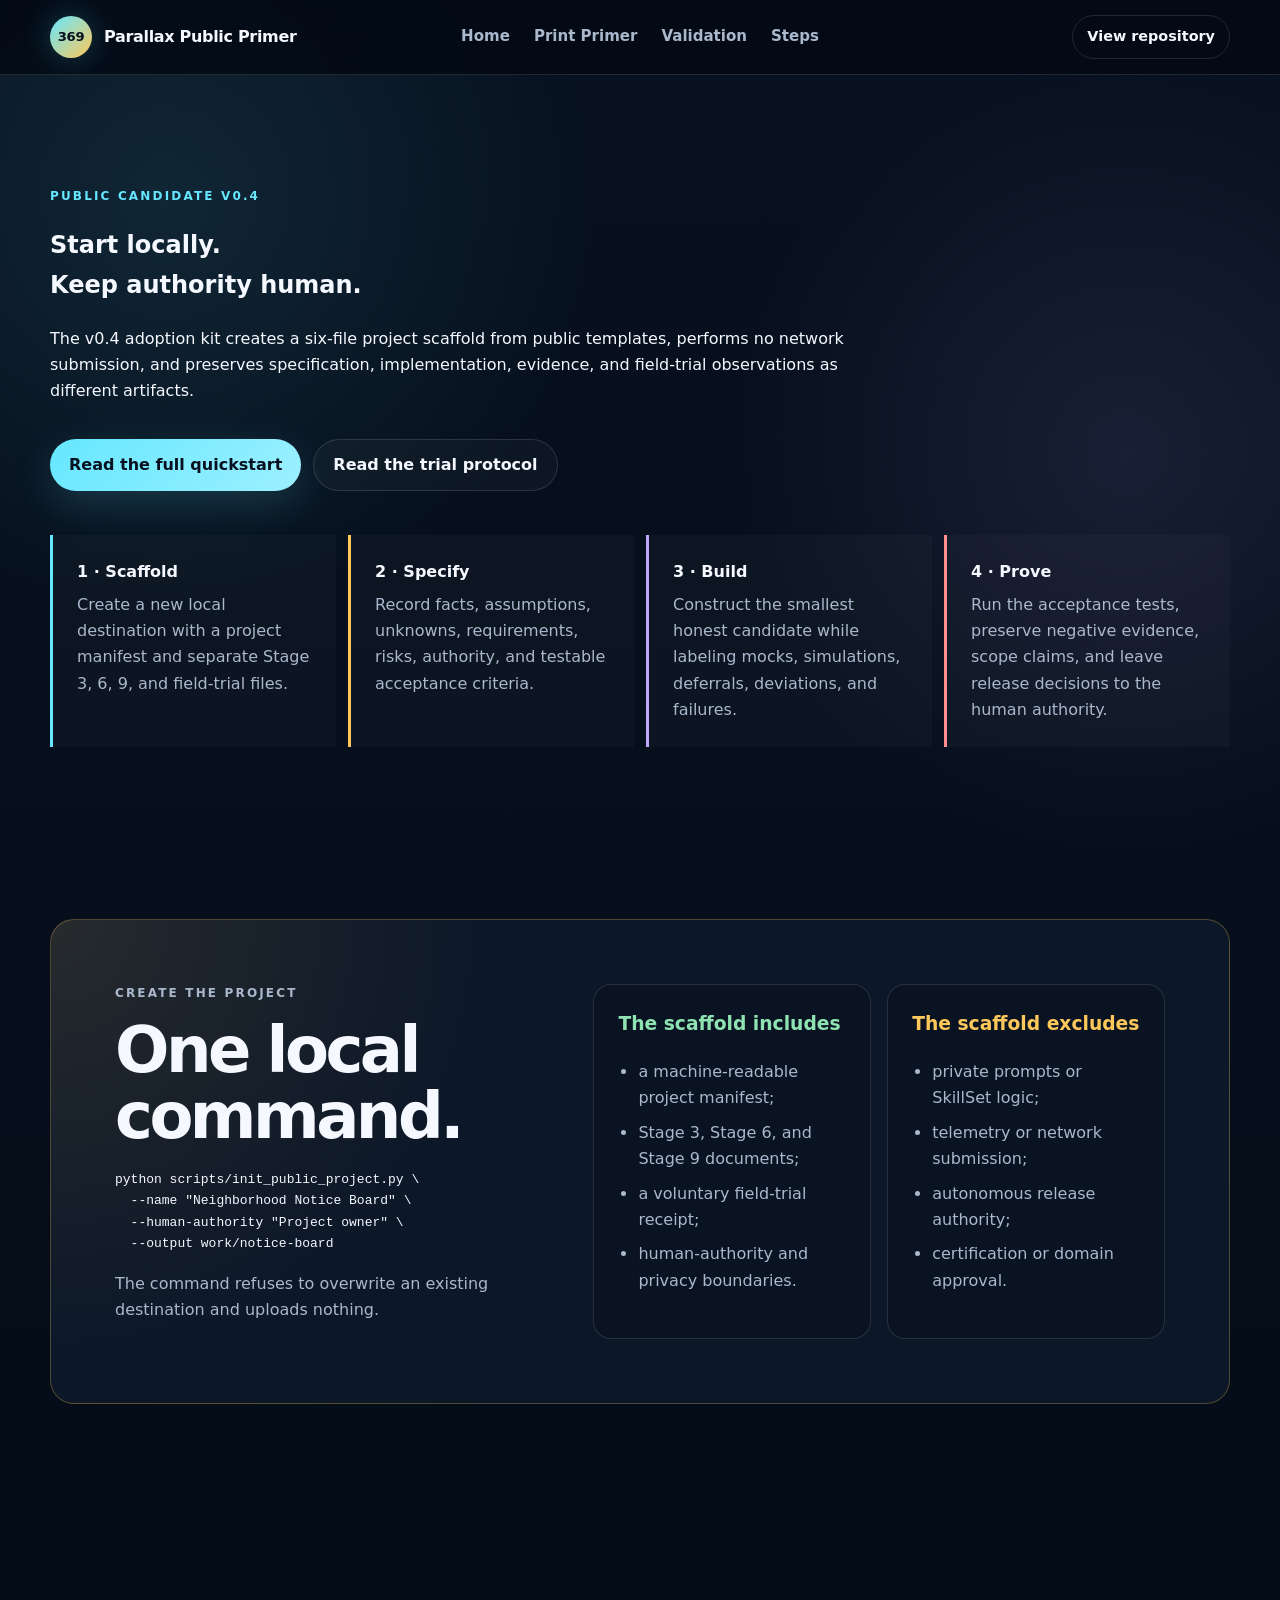
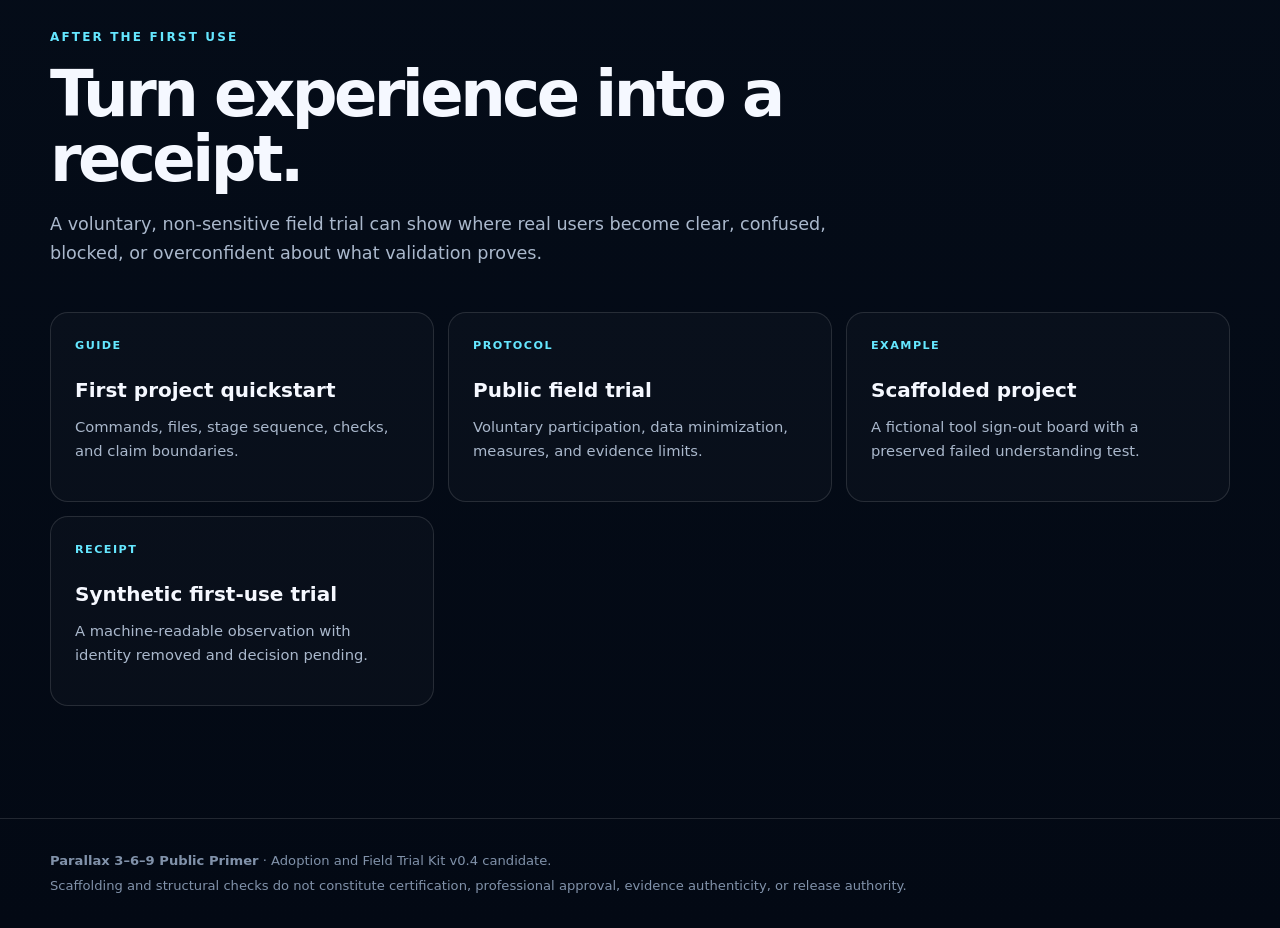
==== docs/quickstart.html @ 48ddf987 "site: add v0.4 quickstart page" ====
<!doctype html>
<html lang="en">
<head>
  <meta charset="utf-8">
  <meta name="viewport" content="width=device-width, initial-scale=1">
  <meta name="description" content="Start a local, non-sensitive project with the Parallax 3–6–9 Public Primer v0.4 adoption kit.">
  <meta name="theme-color" content="#07111f">
  <title>First Project Quickstart · Parallax 3–6–9</title>
  <link rel="stylesheet" href="styles.css">
</head>
<body>
  <a class="skip-link" href="#main">Skip to content</a>

  <header class="site-header">
    <a class="brand" href="index.html" aria-label="Parallax 3–6–9 home">
      <span class="brand-mark" aria-hidden="true">369</span>
      <span>Parallax Public Primer</span>
    </a>
    <nav aria-label="Quickstart navigation">
      <a href="index.html">Home</a>
      <a href="primer.html">Print Primer</a>
      <a href="validation.html">Validation</a>
      <a href="#steps">Steps</a>
    </nav>
    <a class="header-button" href="https://github.com/MichaelWave369/parallax-369-public-primer">View repository</a>
  </header>

  <main id="main">
    <section class="section">
      <div class="section-heading compact">
        <p class="eyebrow">Public Candidate v0.4</p>
        <h1>Start locally.<br>Keep authority human.</h1>
        <p>The v0.4 adoption kit creates a six-file project scaffold from public templates, performs no network submission, and preserves specification, implementation, evidence, and field-trial observations as different artifacts.</p>
        <div class="hero-actions">
          <a class="button primary" href="https://github.com/MichaelWave369/parallax-369-public-primer/blob/main/QUICKSTART.md">Read the full quickstart</a>
          <a class="button secondary" href="https://github.com/MichaelWave369/parallax-369-public-primer/blob/main/FIELD_TRIAL.md">Read the trial protocol</a>
        </div>
      </div>

      <div class="truth-grid" id="steps">
        <article><strong>1 · Scaffold</strong><span>Create a new local destination with a project manifest and separate Stage 3, 6, 9, and field-trial files.</span></article>
        <article><strong>2 · Specify</strong><span>Record facts, assumptions, unknowns, requirements, risks, authority, and testable acceptance criteria.</span></article>
        <article><strong>3 · Build</strong><span>Construct the smallest honest candidate while labeling mocks, simulations, deferrals, deviations, and failures.</span></article>
        <article><strong>4 · Prove</strong><span>Run the acceptance tests, preserve negative evidence, scope claims, and leave release decisions to the human authority.</span></article>
      </div>
    </section>

    <section class="section boundary-section">
      <div class="boundary-card">
        <div>
          <p class="eyebrow">Create the project</p>
          <h2>One local command.</h2>
          <pre><code>python scripts/init_public_project.py \
  --name "Neighborhood Notice Board" \
  --human-authority "Project owner" \
  --output work/notice-board</code></pre>
          <p>The command refuses to overwrite an existing destination and uploads nothing.</p>
        </div>
        <div class="boundary-columns">
          <div class="boundary-list allowed">
            <h3>The scaffold includes</h3>
            <ul>
              <li>a machine-readable project manifest;</li>
              <li>Stage 3, Stage 6, and Stage 9 documents;</li>
              <li>a voluntary field-trial receipt;</li>
              <li>human-authority and privacy boundaries.</li>
            </ul>
          </div>
          <div class="boundary-list protected">
            <h3>The scaffold excludes</h3>
            <ul>
              <li>private prompts or SkillSet logic;</li>
              <li>telemetry or network submission;</li>
              <li>autonomous release authority;</li>
              <li>certification or domain approval.</li>
            </ul>
          </div>
        </div>
      </div>
    </section>

    <section class="section resources-section">
      <div class="section-heading compact">
        <p class="eyebrow">After the first use</p>
        <h2>Turn experience into a receipt.</h2>
        <p>A voluntary, non-sensitive field trial can show where real users become clear, confused, blocked, or overconfident about what validation proves.</p>
      </div>
      <div class="resource-grid">
        <a href="https://github.com/MichaelWave369/parallax-369-public-primer/blob/main/QUICKSTART.md">
          <span>Guide</span><strong>First project quickstart</strong><small>Commands, files, stage sequence, checks, and claim boundaries.</small>
        </a>
        <a href="https://github.com/MichaelWave369/parallax-369-public-primer/blob/main/FIELD_TRIAL.md">
          <span>Protocol</span><strong>Public field trial</strong><small>Voluntary participation, data minimization, measures, and evidence limits.</small>
        </a>
        <a href="https://github.com/MichaelWave369/parallax-369-public-primer/tree/main/examples/scaffolded-project">
          <span>Example</span><strong>Scaffolded project</strong><small>A fictional tool sign-out board with a preserved failed understanding test.</small>
        </a>
        <a href="https://github.com/MichaelWave369/parallax-369-public-primer/tree/main/examples/field-trials">
          <span>Receipt</span><strong>Synthetic first-use trial</strong><small>A machine-readable observation with identity removed and decision pending.</small>
        </a>
      </div>
    </section>
  </main>

  <footer>
    <p><strong>Parallax 3–6–9 Public Primer</strong> · Adoption and Field Trial Kit v0.4 candidate.</p>
    <p>Scaffolding and structural checks do not constitute certification, professional approval, evidence authenticity, or release authority.</p>
  </footer>
</body>
</html>
---- docs/styles.css ----
:root {
  --bg: #07111f;
  --bg-deep: #030914;
  --panel: rgba(15, 31, 52, 0.74);
  --panel-solid: #0d1b2e;
  --text: #f5f8ff;
  --muted: #aab8cc;
  --line: rgba(255, 255, 255, 0.12);
  --cyan: #65e7ff;
  --gold: #ffc85a;
  --violet: #bda7ff;
  --danger: #ff8f8f;
  --success: #8fe3b2;
  --shadow: 0 24px 70px rgba(0, 0, 0, 0.34);
  --radius: 24px;
  --max: 1180px;
}

* { box-sizing: border-box; }
html { scroll-behavior: smooth; }
body {
  margin: 0;
  color: var(--text);
  background:
    radial-gradient(circle at 13% 8%, rgba(101, 231, 255, 0.10), transparent 27rem),
    radial-gradient(circle at 88% 18%, rgba(189, 167, 255, 0.10), transparent 25rem),
    linear-gradient(180deg, var(--bg) 0%, var(--bg-deep) 100%);
  font-family: Inter, ui-sans-serif, system-ui, -apple-system, BlinkMacSystemFont, "Segoe UI", sans-serif;
  line-height: 1.65;
  min-height: 100vh;
}

a { color: inherit; }
button, a { -webkit-tap-highlight-color: transparent; }

.skip-link {
  position: fixed;
  top: 12px;
  left: 12px;
  transform: translateY(-160%);
  z-index: 100;
  padding: 10px 14px;
  color: #07111f;
  background: var(--cyan);
  border-radius: 8px;
  font-weight: 800;
}
.skip-link:focus { transform: translateY(0); }

.site-header {
  position: sticky;
  top: 0;
  z-index: 30;
  display: grid;
  grid-template-columns: 1fr auto 1fr;
  align-items: center;
  gap: 24px;
  width: 100%;
  padding: 15px max(22px, calc((100vw - var(--max)) / 2));
  background: rgba(3, 9, 20, 0.82);
  border-bottom: 1px solid var(--line);
  backdrop-filter: blur(18px);
}
.brand {
  display: inline-flex;
  align-items: center;
  gap: 12px;
  width: max-content;
  text-decoration: none;
  font-weight: 800;
  letter-spacing: -0.02em;
}
.brand-mark {
  display: grid;
  place-items: center;
  width: 42px;
  height: 42px;
  color: #07111f;
  background: linear-gradient(135deg, var(--cyan), var(--gold));
  border-radius: 50%;
  font-size: 0.82rem;
  box-shadow: 0 0 30px rgba(101, 231, 255, 0.24);
}
.site-header nav { display: flex; gap: 24px; }
.site-header nav a {
  color: var(--muted);
  text-decoration: none;
  font-size: 0.94rem;
  font-weight: 700;
}
.site-header nav a:hover, .site-header nav a:focus-visible { color: var(--text); }
.header-button {
  justify-self: end;
  padding: 9px 14px;
  border: 1px solid var(--line);
  border-radius: 999px;
  text-decoration: none;
  font-size: 0.9rem;
  font-weight: 800;
}
.header-button:hover, .header-button:focus-visible { border-color: var(--cyan); }

.hero {
  display: grid;
  grid-template-columns: 1.1fr 0.9fr;
  align-items: center;
  gap: 52px;
  width: min(var(--max), calc(100% - 44px));
  min-height: 760px;
  margin: 0 auto;
  padding: 80px 0 92px;
}
.eyebrow {
  margin: 0 0 14px;
  color: var(--cyan);
  text-transform: uppercase;
  letter-spacing: 0.18em;
  font-size: 0.75rem;
  font-weight: 900;
}
.hero h1 {
  max-width: 760px;
  margin: 0;
  font-size: clamp(3.25rem, 7vw, 6.7rem);
  line-height: 0.94;
  letter-spacing: -0.07em;
}
.hero h1 span {
  color: transparent;
  background: linear-gradient(90deg, var(--cyan), var(--gold));
  -webkit-background-clip: text;
  background-clip: text;
}
.hero-intro {
  max-width: 690px;
  margin: 30px 0 0;
  color: var(--muted);
  font-size: clamp(1.05rem, 2vw, 1.28rem);
}
.hero-actions { display: flex; flex-wrap: wrap; gap: 12px; margin-top: 34px; }
.hero-actions.centered { justify-content: center; }
.button {
  display: inline-flex;
  align-items: center;
  justify-content: center;
  min-height: 48px;
  padding: 12px 19px;
  border-radius: 999px;
  text-decoration: none;
  font-weight: 850;
  transition: transform 160ms ease, border-color 160ms ease, box-shadow 160ms ease;
}
.button:hover, .button:focus-visible { transform: translateY(-2px); }
.button.primary {
  color: #07111f;
  background: linear-gradient(135deg, var(--cyan), #9df0ff);
  box-shadow: 0 14px 40px rgba(101, 231, 255, 0.16);
}
.button.secondary { border: 1px solid var(--line); background: rgba(255,255,255,0.03); }
.button.secondary:hover, .button.secondary:focus-visible { border-color: var(--gold); }
.scope-note { margin: 22px 0 0; color: #8192aa; font-size: 0.86rem; }

.hero-visual {
  position: relative;
  width: min(500px, 100%);
  aspect-ratio: 1;
  margin-inline: auto;
}
.orbit {
  position: absolute;
  inset: 9%;
  border: 1px solid rgba(101, 231, 255, 0.24);
  border-radius: 50%;
  animation: rotate 28s linear infinite;
}
.orbit::before, .orbit::after {
  content: "";
  position: absolute;
  width: 9px;
  height: 9px;
  background: var(--cyan);
  border-radius: 50%;
  box-shadow: 0 0 24px var(--cyan);
}
.orbit::before { top: 11%; left: 12%; }
.orbit::after { right: 7%; bottom: 21%; background: var(--gold); box-shadow: 0 0 24px var(--gold); }
.orbit-two { inset: 24%; border-color: rgba(255, 200, 90, 0.25); animation-direction: reverse; animation-duration: 19s; }
@keyframes rotate { to { transform: rotate(360deg); } }
.center-seal {
  position: absolute;
  inset: 34%;
  display: flex;
  flex-direction: column;
  align-items: center;
  justify-content: center;
  text-align: center;
  border: 1px solid rgba(255,255,255,0.16);
  border-radius: 50%;
  background: radial-gradient(circle, rgba(25,52,80,0.96), rgba(7,17,31,0.92));
  box-shadow: var(--shadow), inset 0 0 40px rgba(101, 231, 255, 0.08);
}
.center-seal strong { font-size: clamp(0.92rem, 2vw, 1.16rem); }
.center-seal span { color: var(--muted); font-size: 0.7rem; text-transform: uppercase; letter-spacing: 0.12em; }
.stage-node {
  position: absolute;
  display: flex;
  flex-direction: column;
  align-items: center;
  justify-content: center;
  width: 104px;
  height: 104px;
  border: 1px solid var(--line);
  border-radius: 50%;
  background: rgba(13, 27, 46, 0.94);
  box-shadow: var(--shadow);
}
.stage-node strong { font-size: 2.2rem; line-height: 1; }
.stage-node span { color: var(--muted); font-size: 0.78rem; font-weight: 800; text-transform: uppercase; letter-spacing: 0.11em; }
.node-three { top: 1%; left: 39%; color: var(--cyan); }
.node-six { right: 0; bottom: 14%; color: var(--gold); }
.node-nine { left: 0; bottom: 14%; color: var(--violet); }

.rule-band {
  display: grid;
  grid-template-columns: repeat(3, 1fr);
  border-block: 1px solid var(--line);
  background: rgba(255,255,255,0.025);
}
.rule-band p {
  margin: 0;
  padding: 24px;
  text-align: center;
  font-weight: 800;
}
.rule-band p + p { border-left: 1px solid var(--line); }

.section {
  width: min(var(--max), calc(100% - 44px));
  margin: 0 auto;
  padding: 112px 0;
}
.section-heading { max-width: 760px; margin-bottom: 44px; }
.section-heading.compact { max-width: 820px; }
.section h2 {
  margin: 0;
  font-size: clamp(2.25rem, 5vw, 4.7rem);
  line-height: 1.02;
  letter-spacing: -0.055em;
}
.section-heading > p:last-child { color: var(--muted); font-size: 1.1rem; }

.stage-tabs {
  display: grid;
  grid-template-columns: repeat(3, 1fr);
  gap: 12px;
  margin-bottom: 16px;
}
.stage-tab {
  display: flex;
  align-items: center;
  gap: 16px;
  min-height: 104px;
  padding: 18px;
  color: var(--muted);
  text-align: left;
  border: 1px solid var(--line);
  border-radius: 18px;
  background: rgba(255,255,255,0.02);
  cursor: pointer;
}
.stage-tab:hover, .stage-tab:focus-visible { border-color: rgba(101,231,255,0.55); }
.stage-tab.active { color: var(--text); border-color: var(--cyan); background: rgba(101,231,255,0.07); }
.tab-number {
  display: grid;
  place-items: center;
  flex: 0 0 auto;
  width: 52px;
  height: 52px;
  color: #07111f;
  background: var(--cyan);
  border-radius: 50%;
  font-size: 1.4rem;
  font-weight: 950;
}
.stage-tab:nth-child(2) .tab-number { background: var(--gold); }
.stage-tab:nth-child(3) .tab-number { background: var(--violet); }
.stage-tab strong, .stage-tab small { display: block; }
.stage-tab strong { font-size: 1.05rem; }
.stage-tab small { margin-top: 3px; color: inherit; }
.stage-panels { min-height: 430px; }
.stage-panel {
  display: grid;
  grid-template-columns: 1.3fr 0.9fr;
  gap: 44px;
  padding: clamp(28px, 5vw, 58px);
  border: 1px solid var(--line);
  border-radius: var(--radius);
  background: linear-gradient(135deg, rgba(18,39,64,0.86), rgba(8,18,32,0.92));
  box-shadow: var(--shadow);
}
.stage-panel[hidden] { display: none; }
.panel-question { color: var(--cyan); font-weight: 800; }
.stage-panel h3 { margin: 8px 0 12px; font-size: clamp(1.7rem, 3vw, 2.7rem); line-height: 1.08; }
.stage-panel p { color: var(--muted); }
.receipt-list { margin: 0; padding: 0; list-style: none; }
.receipt-list li { position: relative; padding: 12px 0 12px 30px; border-bottom: 1px solid var(--line); }
.receipt-list li::before { content: "✓"; position: absolute; left: 0; color: var(--success); font-weight: 900; }
.text-link { align-self: end; color: var(--cyan); font-weight: 850; text-decoration: none; }
.text-link:hover, .text-link:focus-visible { text-decoration: underline; }

.boundary-section { padding-top: 60px; }
.boundary-card {
  display: grid;
  grid-template-columns: 0.85fr 1.15fr;
  gap: 56px;
  padding: clamp(28px, 5vw, 64px);
  border: 1px solid rgba(255,200,90,0.27);
  border-radius: var(--radius);
  background:
    radial-gradient(circle at 0 0, rgba(255,200,90,0.11), transparent 35%),
    rgba(14, 26, 43, 0.88);
}
.boundary-card h2 { margin-bottom: 20px; }
.boundary-card > div > p { color: var(--muted); }
.boundary-columns { display: grid; grid-template-columns: 1fr 1fr; gap: 16px; }
.boundary-list { padding: 24px; border: 1px solid var(--line); border-radius: 18px; background: rgba(0,0,0,0.14); }
.boundary-list h3 { margin-top: 0; }
.boundary-list ul { margin: 0; padding-left: 20px; color: var(--muted); }
.boundary-list li { margin: 8px 0; }
.boundary-list.allowed h3 { color: var(--success); }
.boundary-list.protected h3 { color: var(--gold); }

.example-flow {
  display: grid;
  grid-template-columns: 1fr auto 1fr auto 1fr;
  align-items: stretch;
  gap: 16px;
  margin: 40px 0 30px;
}
.example-flow article {
  padding: 28px;
  border: 1px solid var(--line);
  border-radius: 20px;
  background: var(--panel);
}
.example-flow article.failure-card { border-color: rgba(255,143,143,0.42); }
.example-flow h3 { margin: 12px 0 8px; font-size: 1.45rem; }
.example-flow p { color: var(--muted); }
.mini-number { color: var(--cyan); font-size: 2rem; font-weight: 950; }
.example-flow article:nth-of-type(2) .mini-number { color: var(--gold); }
.example-flow article:nth-of-type(3) .mini-number { color: var(--violet); }
.flow-arrow { align-self: center; color: #52627a; font-size: 1.7rem; }

.anti-laundering { border-block: 1px solid var(--line); }
.truth-grid { display: grid; grid-template-columns: repeat(4, 1fr); gap: 12px; }
.truth-grid article { padding: 24px; border-left: 3px solid var(--cyan); background: rgba(255,255,255,0.025); }
.truth-grid article:nth-child(2) { border-color: var(--gold); }
.truth-grid article:nth-child(3) { border-color: var(--violet); }
.truth-grid article:nth-child(4) { border-color: var(--danger); }
.truth-grid strong, .truth-grid span { display: block; }
.truth-grid span { margin-top: 6px; color: var(--muted); }

.resource-grid { display: grid; grid-template-columns: repeat(3, 1fr); gap: 14px; }
.resource-grid a {
  min-height: 190px;
  padding: 24px;
  border: 1px solid var(--line);
  border-radius: 18px;
  background: rgba(255,255,255,0.025);
  text-decoration: none;
  transition: transform 160ms ease, border-color 160ms ease, background 160ms ease;
}
.resource-grid a:hover, .resource-grid a:focus-visible { transform: translateY(-3px); border-color: var(--cyan); background: rgba(101,231,255,0.045); }
.resource-grid span, .resource-grid strong, .resource-grid small { display: block; }
.resource-grid span { color: var(--cyan); text-transform: uppercase; letter-spacing: 0.13em; font-size: 0.7rem; font-weight: 900; }
.resource-grid strong { margin-top: 18px; font-size: 1.25rem; }
.resource-grid small { margin-top: 8px; color: var(--muted); font-size: 0.92rem; }

.closing-section { width: min(900px, calc(100% - 44px)); margin: 0 auto; padding: 120px 0 140px; text-align: center; }
.closing-section blockquote { margin: 22px 0; font-size: clamp(2rem, 5vw, 4.4rem); line-height: 1.1; letter-spacing: -0.05em; font-weight: 850; }
footer { padding: 28px max(22px, calc((100vw - var(--max)) / 2)); color: #8192aa; border-top: 1px solid var(--line); font-size: 0.82rem; }
footer p { margin: 3px 0; }

:focus-visible { outline: 3px solid var(--gold); outline-offset: 3px; }

@media (max-width: 980px) {
  .site-header { grid-template-columns: 1fr auto; }
  .site-header nav { display: none; }
  .hero { grid-template-columns: 1fr; padding-top: 70px; }
  .hero-visual { width: min(440px, 100%); }
  .boundary-card { grid-template-columns: 1fr; }
  .truth-grid { grid-template-columns: 1fr 1fr; }
  .resource-grid { grid-template-columns: 1fr 1fr; }
}

@media (max-width: 720px) {
  .site-header { padding: 11px 18px; }
  .brand span:last-child { display: none; }
  .header-button { font-size: 0.78rem; }
  .hero { width: min(100% - 30px, var(--max)); min-height: auto; padding: 70px 0; }
  .hero h1 { font-size: clamp(3.2rem, 16vw, 5rem); }
  .hero-visual { margin-top: 18px; }
  .stage-node { width: 82px; height: 82px; }
  .stage-node strong { font-size: 1.75rem; }
  .stage-node span { font-size: 0.62rem; }
  .rule-band { grid-template-columns: 1fr; }
  .rule-band p + p { border-left: 0; border-top: 1px solid var(--line); }
  .section { width: min(100% - 30px, var(--max)); padding: 80px 0; }
  .stage-tabs { grid-template-columns: 1fr; }
  .stage-tab { min-height: 84px; }
  .stage-panel { grid-template-columns: 1fr; gap: 24px; }
  .boundary-columns { grid-template-columns: 1fr; }
  .example-flow { grid-template-columns: 1fr; }
  .flow-arrow { transform: rotate(90deg); justify-self: center; }
  .truth-grid, .resource-grid { grid-template-columns: 1fr; }
  .closing-section { padding: 90px 0 110px; }
}

@media (prefers-reduced-motion: reduce) {
  html { scroll-behavior: auto; }
  *, *::before, *::after { animation-duration: 0.001ms !important; animation-iteration-count: 1 !important; transition-duration: 0.001ms !important; }
}
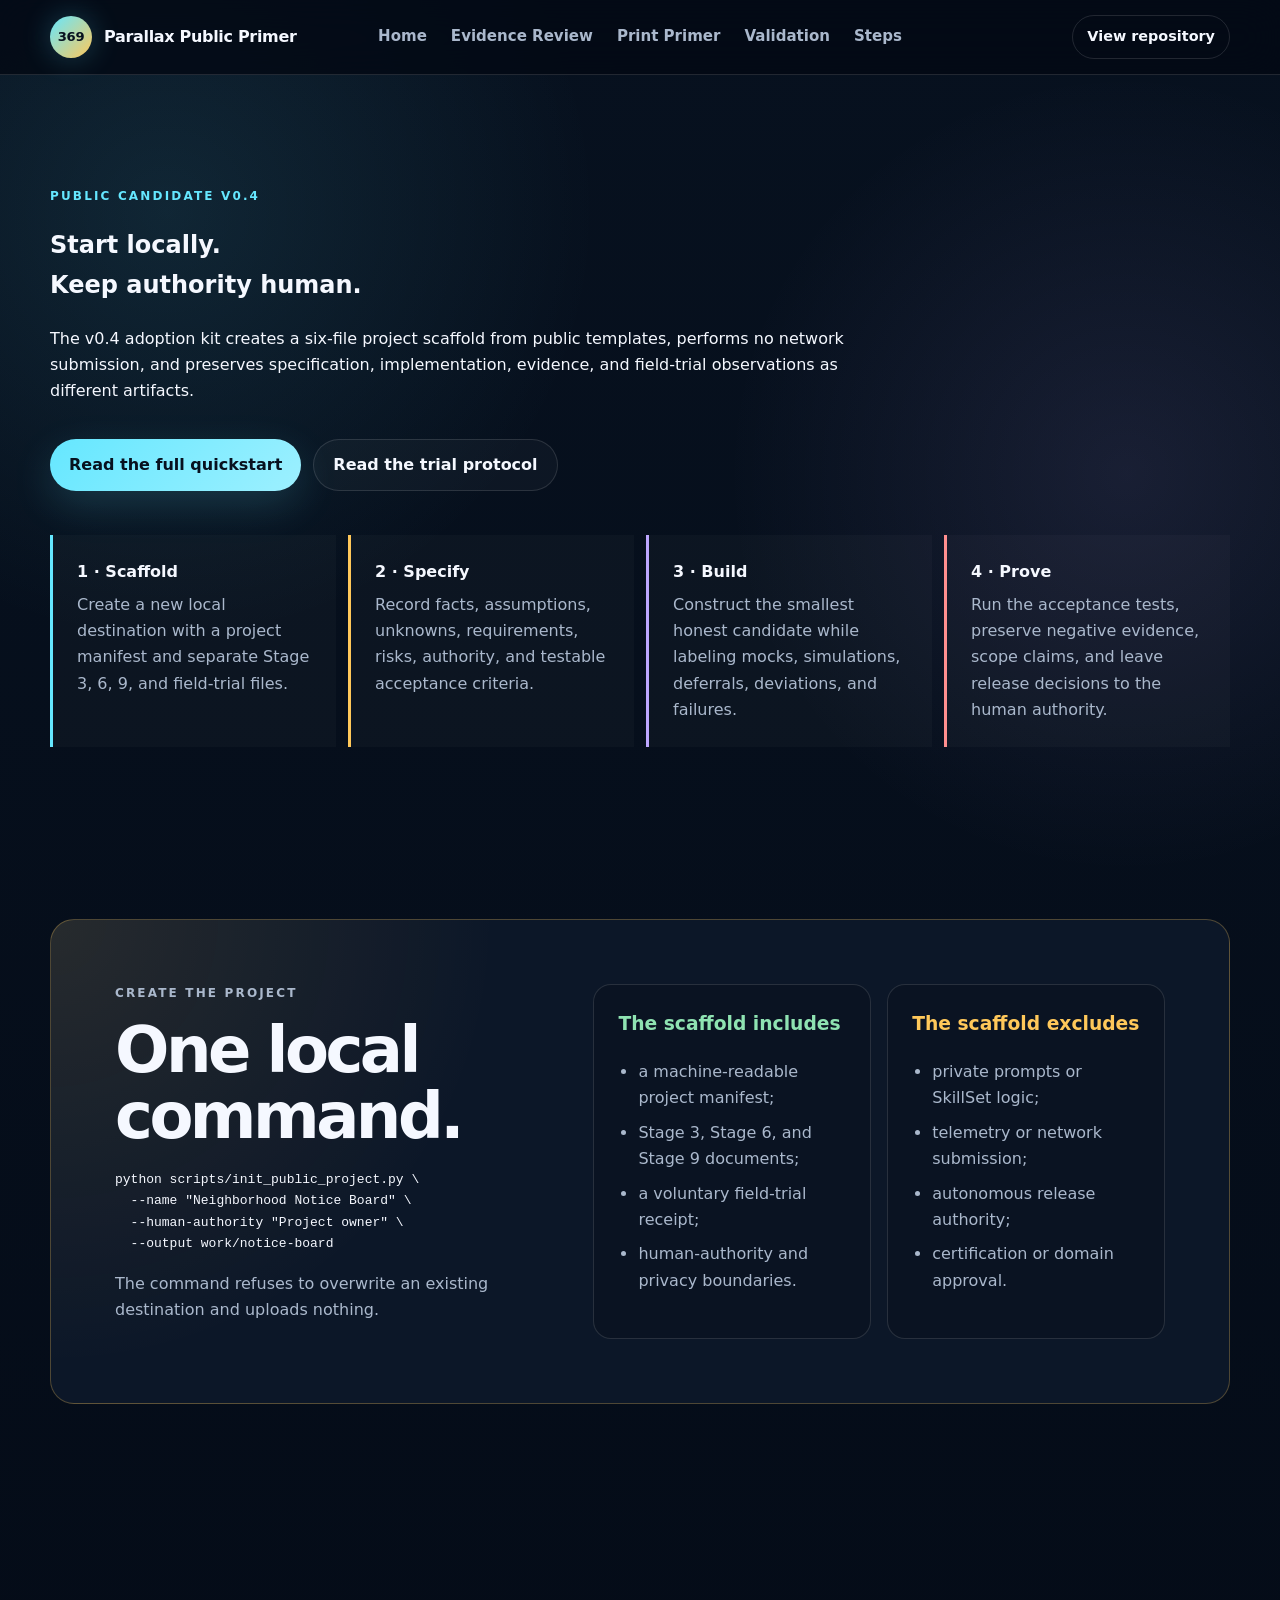
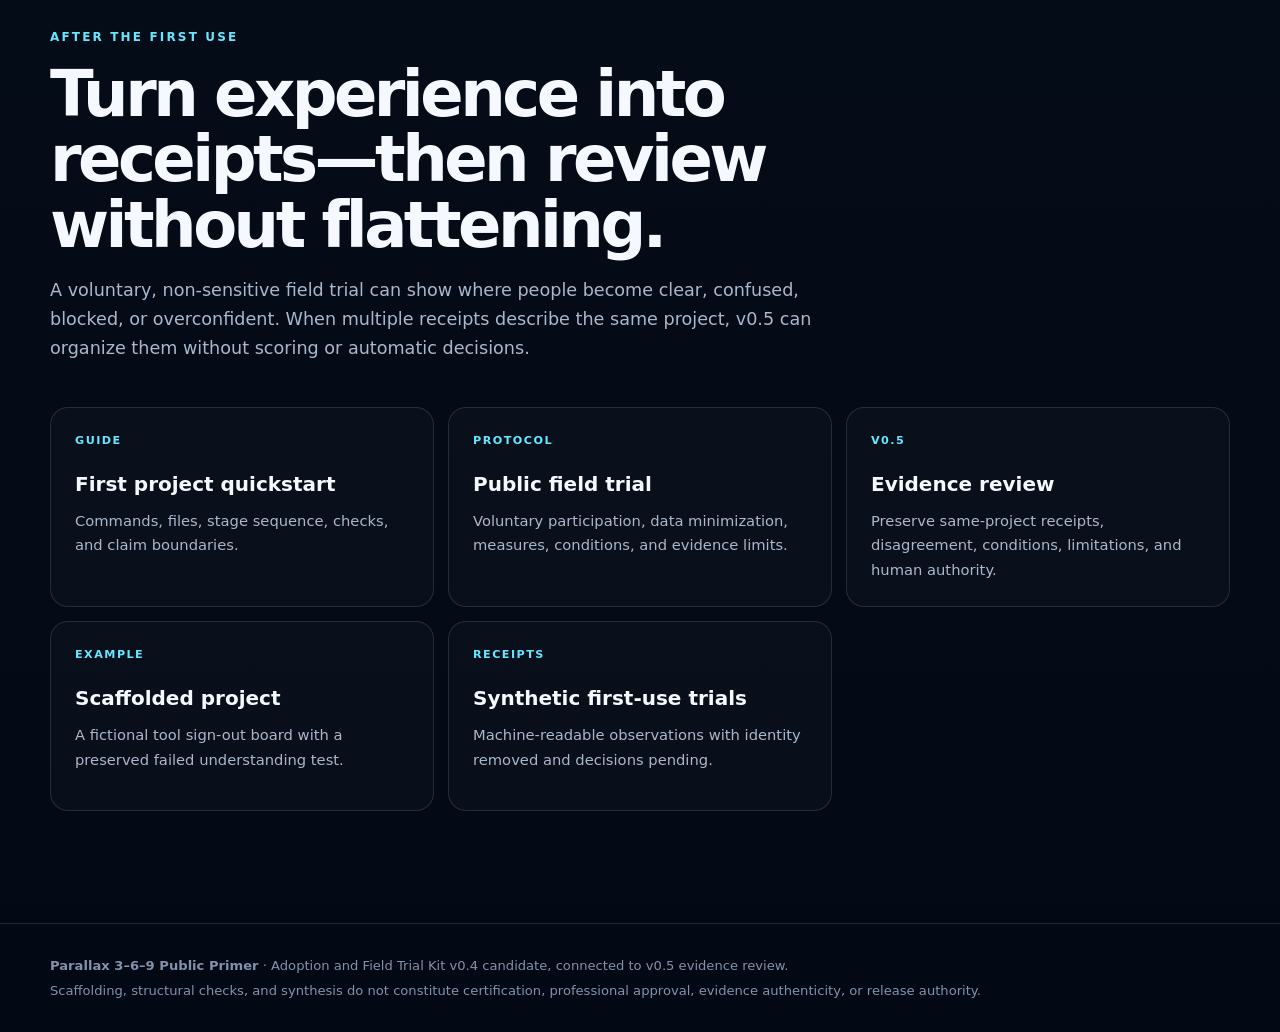
==== commit 29293a67: "Connect quickstart to v0.5 evidence review" ====
--- a/docs/quickstart.html
+++ b/docs/quickstart.html
@@ -18,6 +18,7 @@
     </a>
     <nav aria-label="Quickstart navigation">
       <a href="index.html">Home</a>
+      <a href="review.html">Evidence Review</a>
       <a href="primer.html">Print Primer</a>
       <a href="validation.html">Validation</a>
       <a href="#steps">Steps</a>
@@ -82,29 +83,32 @@
     <section class="section resources-section">
       <div class="section-heading compact">
         <p class="eyebrow">After the first use</p>
-        <h2>Turn experience into a receipt.</h2>
-        <p>A voluntary, non-sensitive field trial can show where real users become clear, confused, blocked, or overconfident about what validation proves.</p>
+        <h2>Turn experience into receipts—then review without flattening.</h2>
+        <p>A voluntary, non-sensitive field trial can show where people become clear, confused, blocked, or overconfident. When multiple receipts describe the same project, v0.5 can organize them without scoring or automatic decisions.</p>
       </div>
       <div class="resource-grid">
         <a href="https://github.com/MichaelWave369/parallax-369-public-primer/blob/main/QUICKSTART.md">
           <span>Guide</span><strong>First project quickstart</strong><small>Commands, files, stage sequence, checks, and claim boundaries.</small>
         </a>
         <a href="https://github.com/MichaelWave369/parallax-369-public-primer/blob/main/FIELD_TRIAL.md">
-          <span>Protocol</span><strong>Public field trial</strong><small>Voluntary participation, data minimization, measures, and evidence limits.</small>
+          <span>Protocol</span><strong>Public field trial</strong><small>Voluntary participation, data minimization, measures, conditions, and evidence limits.</small>
+        </a>
+        <a href="review.html">
+          <span>v0.5</span><strong>Evidence review</strong><small>Preserve same-project receipts, disagreement, conditions, limitations, and human authority.</small>
         </a>
         <a href="https://github.com/MichaelWave369/parallax-369-public-primer/tree/main/examples/scaffolded-project">
           <span>Example</span><strong>Scaffolded project</strong><small>A fictional tool sign-out board with a preserved failed understanding test.</small>
         </a>
         <a href="https://github.com/MichaelWave369/parallax-369-public-primer/tree/main/examples/field-trials">
-          <span>Receipt</span><strong>Synthetic first-use trial</strong><small>A machine-readable observation with identity removed and decision pending.</small>
+          <span>Receipts</span><strong>Synthetic first-use trials</strong><small>Machine-readable observations with identity removed and decisions pending.</small>
         </a>
       </div>
     </section>
   </main>
 
   <footer>
-    <p><strong>Parallax 3–6–9 Public Primer</strong> · Adoption and Field Trial Kit v0.4 candidate.</p>
-    <p>Scaffolding and structural checks do not constitute certification, professional approval, evidence authenticity, or release authority.</p>
+    <p><strong>Parallax 3–6–9 Public Primer</strong> · Adoption and Field Trial Kit v0.4 candidate, connected to v0.5 evidence review.</p>
+    <p>Scaffolding, structural checks, and synthesis do not constitute certification, professional approval, evidence authenticity, or release authority.</p>
   </footer>
 </body>
 </html>
